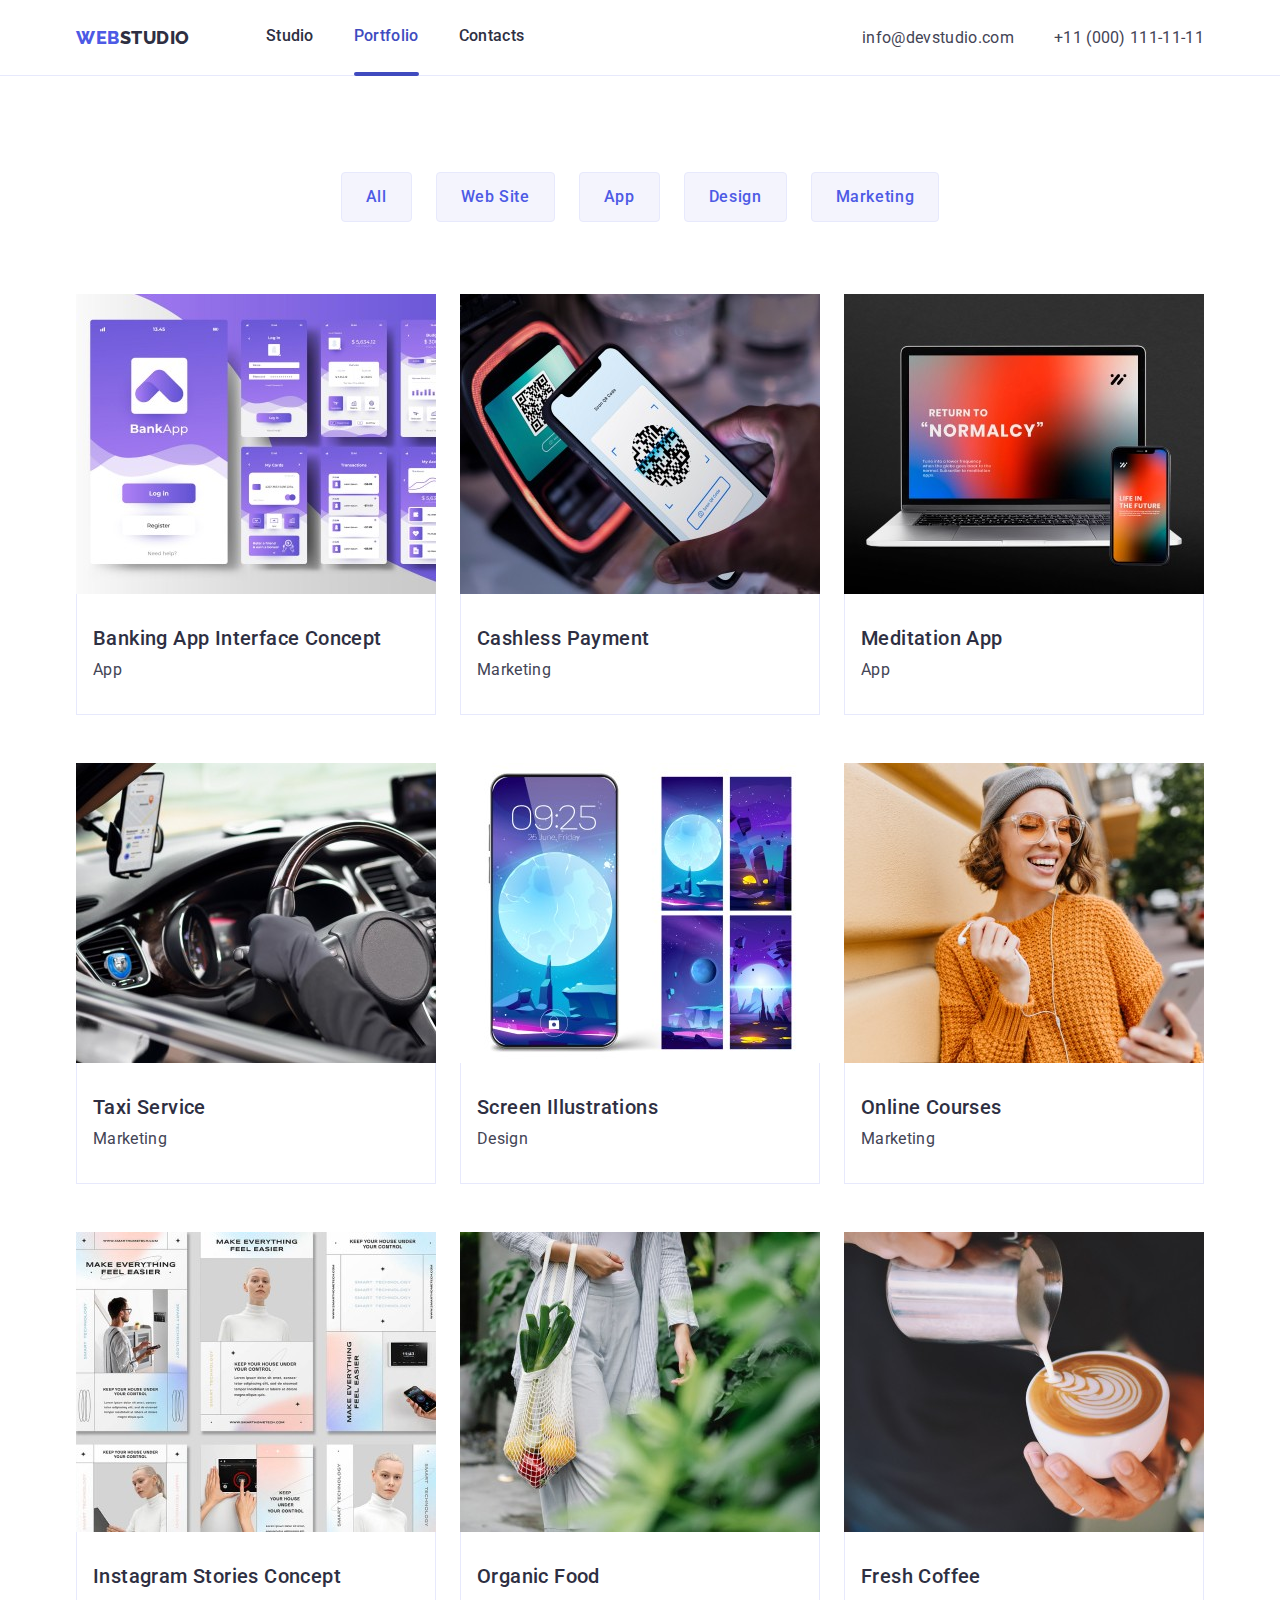
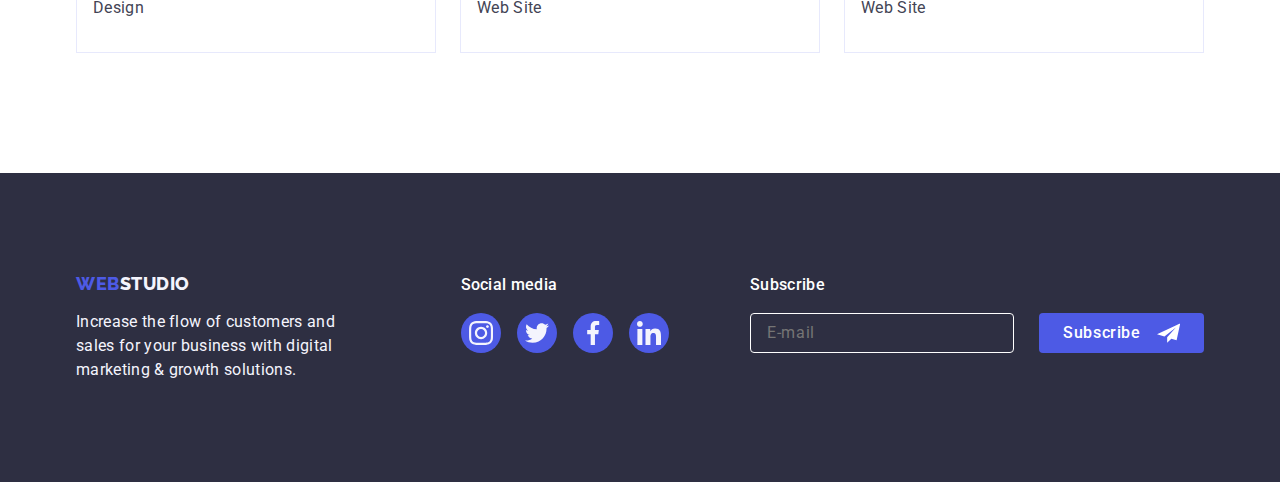
==== portfolio.html @ 35b9903c "init" ====
<!DOCTYPE html>

<html lang="en">
  <head>
    <meta charset="UTF-8" />
    <meta name="viewport" content="width=device-width, initial-scale=1.0" />
    <meta name="keywords" content="Web Studio" />

    <!-- Спочатку нормалізатор -->
    <link
      rel="stylesheet"
      href="https://cdn.jsdelivr.net/npm/modern-normalize@2.0.0/modern-normalize.min.css"
    />

    <!-- Google Fonts -->
    <link rel="preconnect" href="https://fonts.googleapis.com" />
    <link rel="preconnect" href="https://fonts.gstatic.com" crossorigin />
    <link
      href="https://fonts.googleapis.com/css2?family=Raleway:wght@800&family=Roboto:wght@400;500;700&display=swap"
      rel="stylesheet"
    />

    <link rel="shortcut icon" href="images/logo.svg" type="image/svg+xml" />
    <link rel="stylesheet" href="css/styles.css" />
    <title>Web Studio. Portfolio</title>
  </head>

  <body>
    <!--#region Header -->

    <header class="top-line">
      <div class="container">
        <nav>
          <a class="logo" href="index.html">
            WEB<span class="logo-studio-dark">STUDIO</span>
          </a>
          <ul>
            <li><a class="nav-link" href="index.html">Studio</a></li>
            <li>
              <a class="nav-link current" href="portfolio.html">Portfolio</a>
            </li>
            <li><a class="nav-link" href="#Contacts">Contacts</a></li>
          </ul>
        </nav>
        <address id="Contacts">
          <ul>
            <li>
              <a href="mailto:info@devstudio.com">info@devstudio.com</a>
            </li>
            <li>
              <a href="tel:+110001111111">+11 (000) 111-11-11</a>
            </li>
          </ul>
        </address>
      </div>
    </header>
    <!--#endregion Header-->

    <!--#region Main -->
    <main>
      <section class="section-portfolio">
        <div class="container">
          <h1 class="visually-hidden">Portfolio</h1>
          <ul class="filter">
            <li><button type="button">All</button></li>
            <li><button type="button">Web Site</button></li>
            <li><button type="button">App</button></li>
            <li><button type="button">Design</button></li>
            <li><button type="button">Marketing</button></li>
          </ul>
          <ul class="projects">
            <li class="project-item">
              <a class="project-lnk" href="portfolio.html">
                <div class="project-div-img">
                  <img
                    src="images/portfolio/project_card_01.jpg"
                    alt="Banking App Interface Concept"
                    width="360"
                    height="300"
                  />
                  <div class="project-overlay">
                    14 Stylish and User-Friendly App Design Concepts · Task
                    Manager App · Calorie Tracker App · Exotic Fruit Ecommerce
                    App · Cloud Storage App
                  </div>
                </div>
                <div class="project-item-text">
                  <h2>Banking App Interface Concept</h2>
                  <p>App</p>
                </div>
              </a>
            </li>
            <li class="project-item">
              <a class="project-lnk" href="portfolio.html">
                <div class="project-div-img">
                  <img
                    class="project-img"
                    src="images/portfolio/project_card_02.jpg"
                    alt="Cashless Payment"
                    width="360"
                    height="300"
                  />
                  <div class="project-overlay">
                    14 Stylish and User-Friendly App Design Concepts · Task
                    Manager App · Calorie Tracker App · Exotic Fruit Ecommerce
                    App · Cloud Storage App
                  </div>
                </div>
                <div class="project-item-text">
                  <h2>Cashless Payment</h2>
                  <p>Marketing</p>
                </div>
              </a>
            </li>
            <li class="project-item">
              <a class="project-lnk" href="portfolio.html">
                <div class="project-div-img">
                  <img
                    class="project-img"
                    src="images/portfolio/project_card_03.jpg"
                    alt="Meditation App"
                    width="360"
                    height="300"
                  />
                  <div class="project-overlay">
                    14 Stylish and User-Friendly App Design Concepts · Task
                    Manager App · Calorie Tracker App · Exotic Fruit Ecommerce
                    App · Cloud Storage App
                  </div>
                </div>
                <div class="project-item-text">
                  <h2>Meditation App</h2>
                  <p>App</p>
                </div>
              </a>
            </li>
            <li class="project-item">
              <a class="project-lnk" href="portfolio.html">
                <div class="project-div-img">
                  <img
                    class="project-img"
                    src="images/portfolio/project_card_04.jpg"
                    alt="Taxi Service"
                    width="360"
                    height="300"
                  />
                  <div class="project-overlay">
                    14 Stylish and User-Friendly App Design Concepts · Task
                    Manager App · Calorie Tracker App · Exotic Fruit Ecommerce
                    App · Cloud Storage App
                  </div>
                </div>
                <div class="project-item-text">
                  <h2>Taxi Service</h2>
                  <p>Marketing</p>
                </div>
              </a>
            </li>
            <li class="project-item">
              <a class="project-lnk" href="portfolio.html">
                <div class="project-div-img">
                  <img
                    class="project-img"
                    src="images/portfolio/project_card_05.jpg"
                    alt="Screen Illustrations"
                    width="360"
                    height="300"
                  />
                  <div class="project-overlay">
                    14 Stylish and User-Friendly App Design Concepts · Task
                    Manager App · Calorie Tracker App · Exotic Fruit Ecommerce
                    App · Cloud Storage App
                  </div>
                </div>
                <div class="project-item-text">
                  <h2>Screen Illustrations</h2>
                  <p>Design</p>
                </div>
              </a>
            </li>
            <li class="project-item">
              <a class="project-lnk" href="portfolio.html">
                <div class="project-div-img">
                  <img
                    class="project-img"
                    src="images/portfolio/project_card_06.jpg"
                    alt="Online Courses"
                    width="360"
                    height="300"
                  />
                  <div class="project-overlay">
                    14 Stylish and User-Friendly App Design Concepts · Task
                    Manager App · Calorie Tracker App · Exotic Fruit Ecommerce
                    App · Cloud Storage App
                  </div>
                </div>
                <div class="project-item-text">
                  <h2>Online Courses</h2>
                  <p>Marketing</p>
                </div>
              </a>
            </li>
            <li class="project-item">
              <a class="project-lnk" href="portfolio.html">
                <div class="project-div-img">
                  <img
                    class="project-img"
                    src="images/portfolio/project_card_07.jpg"
                    alt="Instagram Stories Concept"
                    width="360"
                    height="300"
                  />
                  <div class="project-overlay">
                    14 Stylish and User-Friendly App Design Concepts · Task
                    Manager App · Calorie Tracker App · Exotic Fruit Ecommerce
                    App · Cloud Storage App
                  </div>
                </div>
                <div class="project-item-text">
                  <h2>Instagram Stories Concept</h2>
                  <p>Design</p>
                </div>
              </a>
            </li>
            <li class="project-item">
              <a class="project-lnk" href="portfolio.html">
                <div class="project-div-img">
                  <img
                    class="project-img"
                    src="images/portfolio/project_card_08.jpg"
                    alt="Organic Food"
                    width="360"
                    height="300"
                  />
                  <div class="project-overlay">
                    14 Stylish and User-Friendly App Design Concepts · Task
                    Manager App · Calorie Tracker App · Exotic Fruit Ecommerce
                    App · Cloud Storage App
                  </div>
                </div>
                <div class="project-item-text">
                  <h2>Organic Food</h2>
                  <p>Web Site</p>
                </div>
              </a>
            </li>
            <li class="project-item">
              <a class="project-lnk" href="portfolio.html">
                <div class="project-div-img">
                  <img
                    class="project-img"
                    src="images/portfolio/project_card_09.jpg"
                    alt="Fresh Coffee"
                    width="360"
                    height="300"
                  />
                  <div class="project-overlay">
                    14 Stylish and User-Friendly App Design Concepts · Task
                    Manager App · Calorie Tracker App · Exotic Fruit Ecommerce
                    App · Cloud Storage App
                  </div>
                </div>
                <div class="project-item-text">
                  <h2>Fresh Coffee</h2>
                  <p>Web Site</p>
                </div>
              </a>
            </li>
          </ul>
        </div>
      </section>
    </main>
    <!--#endregion Main-->

    <!--#region Footer-->
    <footer class="footer">
      <div class="container">
        <div class="ftr-about">
          <a class="logo" href="index.html">
            WEB<span class="logo-studio-light">STUDIO</span>
          </a>
          <p class="footer-text">
            Increase the flow of customers and sales for your business with
            digital marketing & growth solutions.
          </p>
        </div>
        <div class="ftr-social">
          <p>Social media</p>
          <ul class="ftr-social-list">
            <li class="ftr-social-item">
              <a
                class="ftr-social-lnk"
                href="http://www.instagram.com"
                target="_blank"
              >
                <svg class="ftr-social-ico" width="24" height="24">
                  <use href="./images/icons.svg#icon-instagram"></use>
                </svg>
              </a>
            </li>
            <li class="ftr-social-item">
              <a
                class="ftr-social-lnk"
                href="http://twitter.com"
                target="_blank"
              >
                <svg class="ftr-social-ico" width="24" height="24">
                  <use href="./images/icons.svg#icon-twitter"></use>
                </svg>
              </a>
            </li>
            <li class="ftr-social-item">
              <a
                class="ftr-social-lnk"
                href="http://facebook.com"
                target="_blank"
              >
                <svg class="ftr-social-ico" width="24" height="24">
                  <use href="./images/icons.svg#icon-facebook"></use>
                </svg>
              </a>
            </li>
            <li class="ftr-social-item">
              <a
                class="ftr-social-lnk"
                href="http://linkedin.com"
                target="_blank"
              >
                <svg class="ftr-social-ico" width="24" height="24">
                  <use href="./images/icons.svg#icon-linkedin"></use>
                </svg>
              </a>
            </li>
          </ul>
        </div>
        <div class="ftr-subscribe">
          <p>Subscribe</p>
          <form class="ftr-subscribe-form">
            <input
              class="ftr-subscribe-input"
              type="email"
              name="email"
              placeholder="E-mail"
            />
            <button class="ftr-subscribe-btn" type="submit">
              Subscribe
              <svg class="ftr-subscribe-ico" width="24" height="24">
                <use href="./images/icons.svg#icon-send"></use>
              </svg>
            </button>
          </form>
        </div>
      </div>
    </footer>
    <!--#endregion Footer-->
  </body>
  <!--#endregion Body-->
</html>
---- css/styles.css ----
/*#region root */
:root {
  /* color */
  --iris: #4d5ae5;
  --ocean: #404bbf;
  --navy-blue: #2e2f42;
  --green: #31d0aa;
  --slate: #434455;
  --light-slate: #8e8f99;
  --cornflower: #e7e9fc;
  --cloud: #f4f4fd;
  --navy-blue-modal: rgba(46, 47, 66, 0.4);
  --grey: rgba(46, 47, 66, 0.7);
  --white: #fff;
  --dairy: #fcfcfc;
  /* font */
  --font-family: "Roboto", sans-serif;
  --second-family: "Raleway", sans-serif;
  /* transitions */
  --transition: 250ms cubic-bezier(0.4, 0, 0.2, 1);
}
/*#endregion root */
/*#region Visually hidden CSS pattern ------------------*/
.visually-hidden {
  position: absolute;
  width: 1px;
  height: 1px;
  margin: -1px;
  border: 0;
  padding: 0;
  white-space: nowrap;
  clip-path: inset(100%);
  clip: rect(0 0 0 0);
  overflow: hidden;
}
/*#endregion Visually hidden CSS pattern ------------------*/
/*#region Current ----------------------------*/

.current {
  color: var(--ocean);
}
.current::after {
  position: relative;
  bottom: -24px;
  content: "";
  display: block;
  height: 4px;
  width: 100%;
  background-color: var(--ocean);
  border-radius: 2px;
}
/*#endregion Current ----------------------------*/
/*#region Body --------------------------------------*/
body {
  font-family: var(--font-family);
  color: var(--navy-blue);
  background-color: var(--white);
}
.container {
  width: 1158px;
  margin: 0 auto;
  padding: 0 15px;
}
header {
  border-bottom: 1px solid var(--cornflower);
}
header .container {
  display: flex;
  justify-content: space-between;
  align-items: center;
  background-color: var(--white);
}
header .container ul {
  display: flex;
  gap: 40px;
}
nav {
  display: flex;
  align-items: center;
  font-weight: 500;
  line-height: 1.5;
  letter-spacing: 0.02em;
}
nav ul {
  margin-left: 76px;
}
.nav-link {
  display: inline-block;
  padding-top: 24px;
  padding-bottom: 23px;
}
address {
  font-style: normal;
  line-height: 1.5;
  letter-spacing: 0.02em;
  color: var(--slate);
}
h1,
h2,
h3,
h4,
h5,
h6,
p {
  margin: 0;
}
img {
  display: block;
  max-width: 100%;
  height: auto;
}
:focus {
  outline: 0;
}
h2 {
  margin: 0;
  font-family: var(--font-family);
  font-weight: 700;
  font-size: 36px;
  line-height: 1.11;
  letter-spacing: 0.02em;
  text-transform: capitalize;
  text-align: center;
  color: var(--navy-blue);
}
a {
  /* скидання дефолтного підкреслення для посилань */
  text-decoration: none;
  color: currentColor;
  /* color: inherit; */
  transition: color var(--transition);
}
a:hover,
a:focus {
  color: var(--iris);
}
ul {
  /* скидання маркерів у списках */
  list-style-type: none;
  margin: 0;
  padding: 0;
}
/*#endregion Body ---------------------------------*/
/*#region logo ------------------------------------ */
.logo {
  font-family: var(--second-family);
  font-weight: 800;
  font-size: 18px;
  line-height: 1.17;
  letter-spacing: 0.03em;
  text-transform: uppercase;
  color: var(--iris);
}
.logo-studio-dark {
  color: #2e2f42;
}
.logo-studio-light {
  color: #f4f4fd;
}
/*#endregion logo -------------------------------*/
/*#region hero -----------------------------*/
.hero {
  margin: 0 auto;
  padding: 188px 0;
  background: var(--navy-blue);
  color: var(--white);
  text-align: center;
  background-image: linear-gradient(
      rgba(46, 47, 66, 0.7),
      rgba(46, 47, 66, 0.7)
    ),
    url(../images/hero-bg.jpg);
  background-repeat: no-repeat;
  background-position: 50% 50%;
  background-size: cover;
  max-width: 1440px;
}
.hero h1 {
  margin: 0 auto 48px;
  width: 496px;
  font-weight: 700;
  font-size: 56px;
  line-height: 107%;
  letter-spacing: 0.02em;
}
.hero button {
  border: 0;
  border-radius: 4px;
  margin: 0 auto;
  padding: 16px 32px;
  width: 169px;
  height: 56px;
  letter-spacing: 0.04em;
  color: var(--white);
  box-shadow: 0 4px 4px 0 rgba(0, 0, 0, 0.15);
  background: var(--iris);
  transition: background-color var(--transition);
}
.hero button:hover,
.hero button:focus {
  color: var(--white);
  box-shadow: 0 2px 2px 0 rgba(0, 0, 0, 0.12), 0 2px 1px 0 rgba(0, 0, 0, 0.08),
    0 3px 1px 0 rgba(0, 0, 0, 0.1);
  background: var(--ocean);
  cursor: pointer;
}
/*#endregion hero -----------------------------*/
/*#region section-advantages -----------------------------*/
.section-advantages {
  padding-top: 120px;
  line-height: 150%;
  letter-spacing: 0.02em;
  font-size: 16px;
  color: var(--slate);
}
.section-advantages h3 {
  margin: 8px 0;
  font-weight: 500;
  font-size: 20px;
  line-height: 120%;
  letter-spacing: 0.02em;
}
.section-advantages ul {
  display: flex;
  flex-direction: row;
  gap: 24px;
  justify-content: space-between;
  flex-wrap: nowrap;
  justify-content: space-between;
  width: 100%;
}
.section-advantages ul li {
  flex-basis: calc(100% / 4 - 12px);
}
.advantages-img {
  padding: 24px 0;
  background: var(--cloud);
  border-radius: 4px;
  text-align: center;
}
.advantages-svg {
  width: 64px;
  height: 64px;
  margin: 0 auto;
}
/*#endregion section-advantages -----------------------------*/
/*#region what-we-doing ----------------------------------*/
.what-we-doing {
  padding: 120px 0;
}
.what-we-doing ul {
  margin-top: 72px;
  display: flex;
  gap: 24px;
  justify-content: center;
}
.what-we-doing ul li img {
  border: 1px solid var(--cornflower);
}
/*#endregion what-we-doing -------------------------------*/
/*#region team ----------------------------------*/
.our-team {
  padding: 120px 0;
  background-color: var(--cloud);
  text-align: center;
}
.our-team-h2 {
  margin-bottom: 72px;
}
.our-team-txt {
  padding: 32px 16px;
}
.team-name {
  font-weight: 500;
  font-size: 20px;
  line-height: 120%;
  letter-spacing: 0.02em;
}
.team-position {
  margin-top: 8px;
  line-height: 1.5;
  letter-spacing: 0.02em;
}
.team-list {
  display: flex;
  gap: 24px;
  flex-direction: row;
  flex-wrap: nowrap;
  justify-content: center;
}
.our-team-item {
  border-radius: 0 0 4px 4px;
  box-shadow: 0 2px 1px 0 rgba(46, 47, 66, 0.08),
    0 1px 1px 0 rgba(46, 47, 66, 0.16), 0 1px 6px 0 rgba(46, 47, 66, 0.08);
  background: var(--white);
}
.team-social-list {
  margin-top: 8px;
  display: flex;
  flex-direction: row;
  justify-content: space-between;
}
.team-social-item {
  display: flex;
  justify-content: center;
  align-items: center;
  width: 40px;
  height: 40px;
  border-radius: 50%;
  background-color: var(--iris);
  transition: background-color var(--transition);
}
.team-social-item:has(> .team-social-lnk:hover),
.team-social-item:has(> .team-social-lnk:focus) {
  background-color: var(--ocean);
}
.team-social-lnk {
  fill: var(--cloud);
  width: 16px;
  height: 16px;
}
/*#endregion team ----------------------------------*/
/*#region customers-------------------------------- */
.section-customers {
  padding: 120px 0;
}
.section-customers h2 {
  margin-bottom: 72px;
}
.customer-list {
  display: flex;
  gap: 24px;
  justify-content: center;
}
.customer-item {
  display: flex;
  justify-content: center;
  align-items: center;
  width: 168px;
  height: 88px;
  border: 1px solid var(--light-slate);
  border-radius: 4px;
  transition: border-color var(--transition), fill var(--transition);
}
.customer-lnk {
  fill: var(--light-slate);
  transition: fill var(--transition);
  /* color: var(--light-slate) */
}
.customer-item:hover,
.customer-item:focus,
.customer-item:hover .customer-lnk,
.customer-item:focus .customer-lnk {
  border-color: var(--ocean);
  fill: var(--ocean);
}
/*#endregion customers-------------------------------- */
/*#region footer ---------------------------------- */
.footer {
  padding: 100px 0;
  /* display: flex; */
  /* flex-direction: row; */
  /* justify-content: center; */
  /* align-items: start; */
  color: var(--cloud);
  background-color: var(--navy-blue);
}
.footer .container {
  display: flex;
  justify-content: space-between;
}
.footer-text {
  width: 264px;
  margin-top: 16px;
  letter-spacing: 0.02em;
  line-height: 1.5;
}
.ftr-social {
  margin-left: calc(120px - ((100% - 264px - 208px - 454px - 20px * 2) / 2));
}
.ftr-social p {
  font-weight: 500;
  line-height: 150%;
  letter-spacing: 0.02em;
  color: var(--white);
}
.ftr-social-list {
  margin-top: 16px;
  display: flex;
  flex-direction: row;
  gap: 16px;
}
.ftr-social-item {
  display: flex;
  justify-content: center;
  align-items: center;
  width: 40px;
  height: 40px;
  border-radius: 50%;
  background-color: var(--iris);
  transition: background-color var(--transition);
}
.ftr-social-item:has(> .ftr-social-lnk:hover),
.ftr-social-item:has(> .ftr-social-lnk:focus) {
  background-color: var(--green);
}
.ftr-social-lnk {
  width: 24px;
  height: 24px;
}
.ftr-social-ico {
  fill: var(--cloud);
}
/*#region footer subscribe */
.ftr-subscribe {
  justify-self: flex-end;
  font-weight: 500;
  line-height: 150%;
  letter-spacing: 0.02em;
  color: var(--white);
}
.ftr-subscribe-form {
  margin-top: 16px;
  display: flex;
  gap: 25px;
}
.ftr-subscribe-input {
  padding: 8px 16px;
  border: 1px solid var(--white);
  border-radius: 4px;
  width: 264px;
  height: 40px;
  color: var(--white);
  background-color: transparent;
  line-height: 200%;
  letter-spacing: 0.04em;
}
.ftr-subscribe-btn {
  display: flex;
  gap: 16px;
  border: none;
  border-radius: 4px;
  padding: 8px 24px;
  width: 165px;
  height: 40px;

  font-family: var(--font-family);
  font-weight: 500;
  font-size: 16px;
  line-height: 150%;
  letter-spacing: 0.04em;
  text-align: center;

  color: var(--white);
  fill: var(--white);

  background: var(--iris);
  transition: background-color var(--transition);
}
.ftr-subscribe-btn:hover,
.ftr-subscribe-btn:focus {
  background-color: var(--green);
  cursor: pointer;
}
/*#endregion footer subscribe */
/*#endregion footer --------------------------------- */
/*#region portfolio.html ---------------------------------- */
.section-portfolio {
  padding: 96px 0 120px 0;
}
.filter {
  display: flex;
  justify-content: center;
  gap: 24px;
}
.filter button {
  border: 1px solid var(--cornflower);
  border-radius: 4px;
  padding: 12px 24px;
  background-color: var(--cloud);
  font-weight: 500;
  line-height: 1.5;
  letter-spacing: 0.04em;
  text-align: center;
  color: var(--iris);
  transition: background-color var(--transition), color var(--transition),
    border-color var(--transition);
}
.filter button:focus,
.filter button:hover {
  border: 1px solid var(--ocean);
  outline: 0;
  color: var(--white);
  box-shadow: 0 2px 2px 0 rgba(0, 0, 0, 0.12), 0 2px 1px 0 rgba(0, 0, 0, 0.08),
    0 3px 1px 0 rgba(0, 0, 0, 0.1);
  background: var(--ocean);
  cursor: pointer;
}
.section-portfolio .projects {
  margin-top: 72px;
  display: flex;
  justify-content: space-between;
  flex-wrap: wrap;
  gap: 48px 24px;
}
.project-item {
  box-shadow: none;
  transition: box-shadow var(--transition);
}
.project-item:has(> .project-lnk:hover),
.project-item:has(> .project-lnk:focus) {
  box-shadow: 0 2px 1px 0 rgba(46, 47, 66, 0.08),
    0 1px 1px 0 rgba(46, 47, 66, 0.16), 0 1px 6px 0 rgba(46, 47, 66, 0.08);
}
.project-div-img {
  position: relative;
  overflow: hidden;
}
.project-overlay {
  padding: 40px 32px;
  line-height: 150%;
  letter-spacing: 0.02em;
  color: var(--cloud);
  background: var(--iris);
  position: absolute;
  top: 0;
  left: 0;
  width: 100%;
  height: 100%;
  transform: translateY(100%);
  transition: transform 250ms ease-in-out;
}
.project-item:has(> .project-lnk:hover) .project-overlay,
.project-item:has(> .project-lnk:focus) .project-overlay {
  transform: translateY(0);
}
.section-portfolio .projects h2 {
  font-weight: 500;
  font-size: 20px;
  line-height: 120%;
  text-align: left;
}
.section-portfolio .projects p {
  margin-top: 8px;
  line-height: 1.5;
  letter-spacing: 0.02em;
  color: var(--slate);
}
.section-portfolio .projects li {
  flex-basis: calc((100% - 24px * 2) / 3);
}
.project-item-text {
  padding: 32px 16px;
  border: 1px solid var(--cornflower);
  border-top-width: 0;
}
/*#endregion portfolio.html --------------------------------- */
/*#region modal */
.backdrop {
  position: fixed;
  inset: 0;
  background-color: var(--navy-blue-modal);
  opacity: 1;
  visibility: visible;
  transition: var(--transition);
  transition-property: opacity, visibility;
}
.backdrop.is-hidden {
  opacity: 0;
  visibility: hidden;
  pointer-events: none;
}
.modal {
  position: absolute;
  top: 50%;
  left: 50%;
  transform: translate(-50%, -50%);
  width: 408px;
  /* height: 584px; */
  padding: 72px 24px 24px 24px;
  background-color: var(--dairy);
  box-shadow: 0px 1px 1px rgba(0, 0, 0, 0.14), 0px 1px 3px rgba(0, 0, 0, 0.12),
    0px 2px 1px rgba(0, 0, 0, 0.2);
  border-radius: 4px;
}
/* .modal input[type="checkbox"] {
  -webkit-appearance: none;
  appearance: none;
  background-color: transparent;
  margin: 0;
  border-radius: 2px;
  border: 1px solid var(--navy-blue-modal);
} */
/* .modal input[type="checkbox"]::before {
  content: "";
  display: block;
  width: 16px;
  height: 16px;
  border: 1px solid var(--navy-blue-modal);
  border-radius: 2px;

  clip-path: polygon(14% 44%, 0 65%, 50% 100%, 100% 16%, 80% 0%, 43% 62%);
} */
.modal-close-btn {
  position: absolute;
  top: 24px;
  right: 24px;
  display: flex;
  justify-content: center;
  align-items: center;
  width: 24px;
  height: 24px;
  padding: 0;
  background-color: var(--cornflower);
  border: 1px solid rgba(0, 0, 0, 0.1);
  border-radius: 50%;
  cursor: pointer;
  /* transition: background-color var(--transition), border var(--transition); */
  transition: var(--transition);
  transition-property: background-color, border, fill;
}
.modal-close-btn:hover,
.modal-close-btn:focus {
  background-color: var(--ocean);
  border: transparent;
  fill: var(--white);
}
.modal-title {
  margin-bottom: 16px;
  font-weight: 500;
  line-height: 150%;
  letter-spacing: 0.02em;
  text-align: center;
}
.modal-form {
  display: flex;
  flex-direction: column;
}
.modal-inputs {
  display: flex;
  flex-direction: column;
  gap: 8px;
}
.modal-label {
  display: flex;
  flex-direction: column;
  /* position: relative; */
}
.modal-privacy-label {
  margin-top: 16px;
  display: flex;
  /* gap: 8px; */
}
.modal-privacy-checkbox {
  position: relative;
  left: 9px;
  top: 17px;
}
.modal-privacy-label:has(input:checked) .modal-privacy-checkbox-custom {
  border-color: transparent;
  background-color: var(--ocean);
}
.modal-privacy-label:has(input:checked) .modal-privacy-checkmark {
  opacity: 1;
}
.modal-privacy-checkbox-custom {
  display: inline-flex;
  justify-content: center;
  align-items: center;
  width: 16px;
  height: 16px;
  border: 1px solid var(--navy-blue-modal);
  border-radius: 2px;
  transition: var(--transition);
  transition-property: border-color, background-color;
}
.modal-privacy-checkmark {
  opacity: 0;
  transition: var(--transition);
  transition-property: opacity;
}
.modal-privacy-label-text {
  display: flex;
  /* justify-content: center; */
  align-items: center;
  gap: 8px;
}

.modal-label-span {
  position: relative;
}
.modal-label-text,
.modal-privacy-label-text {
  margin-bottom: 4px;
  font-size: 12px;
  line-height: 117%;
  letter-spacing: 0.04em;
  color: var(--light-slate);
}
.modal-privacy-label-text {
  margin: 0;
}
.modal-privacy-policy-link {
  line-height: 133%;
  text-decoration: underline;
  text-decoration-skip-ink: none;
  color: var(--iris);
}
.modal-input {
  padding: 11px 38px;
  border: 1px solid var(--navy-blue-modal);
  border-radius: 4px;
  width: 360px;
  height: 40px;
  font-size: 12px;
  transition: var(--transition);
  transition-property: border-color;
}
.modal-input:focus {
  border: 1px solid var(--iris);
  border-radius: 4px;
}
.modal-input-textarea {
  padding: 8px 16px;
  height: 120px;
  resize: none;
}
.modal-input-ico {
  position: absolute;
  top: 50%;
  transform: translateY(-50%);
  left: 16px;
  transition: fill var(--transition);
}
.modal-label:has(.modal-input:focus) .modal-input-ico {
  fill: var(--iris);
  transition: fill var(--transition);
}
.modal-btn {
  margin: 24px auto 0;
  border: none;
  border-radius: 4px;
  padding: 16px 32px;
  width: 169px;
  height: 56px;
  box-shadow: 0 4px 4px 0 rgba(0, 0, 0, 0.15);
  font-weight: 500;
  line-height: 150%;
  letter-spacing: 0.04em;
  color: var(--white);
  background: var(--iris);
  transition: var(--transition);
  transition-property: color, box-shadow, background;
}
.modal-btn:hover,
.modal-btn:focus {
  color: var(--white);
  box-shadow: 0 2px 2px 0 rgba(0, 0, 0, 0.12), 0 2px 1px 0 rgba(0, 0, 0, 0.08),
    0 3px 1px 0 rgba(0, 0, 0, 0.1);
  background: var(--ocean);
  cursor: pointer;
}
/*#endregion modal */
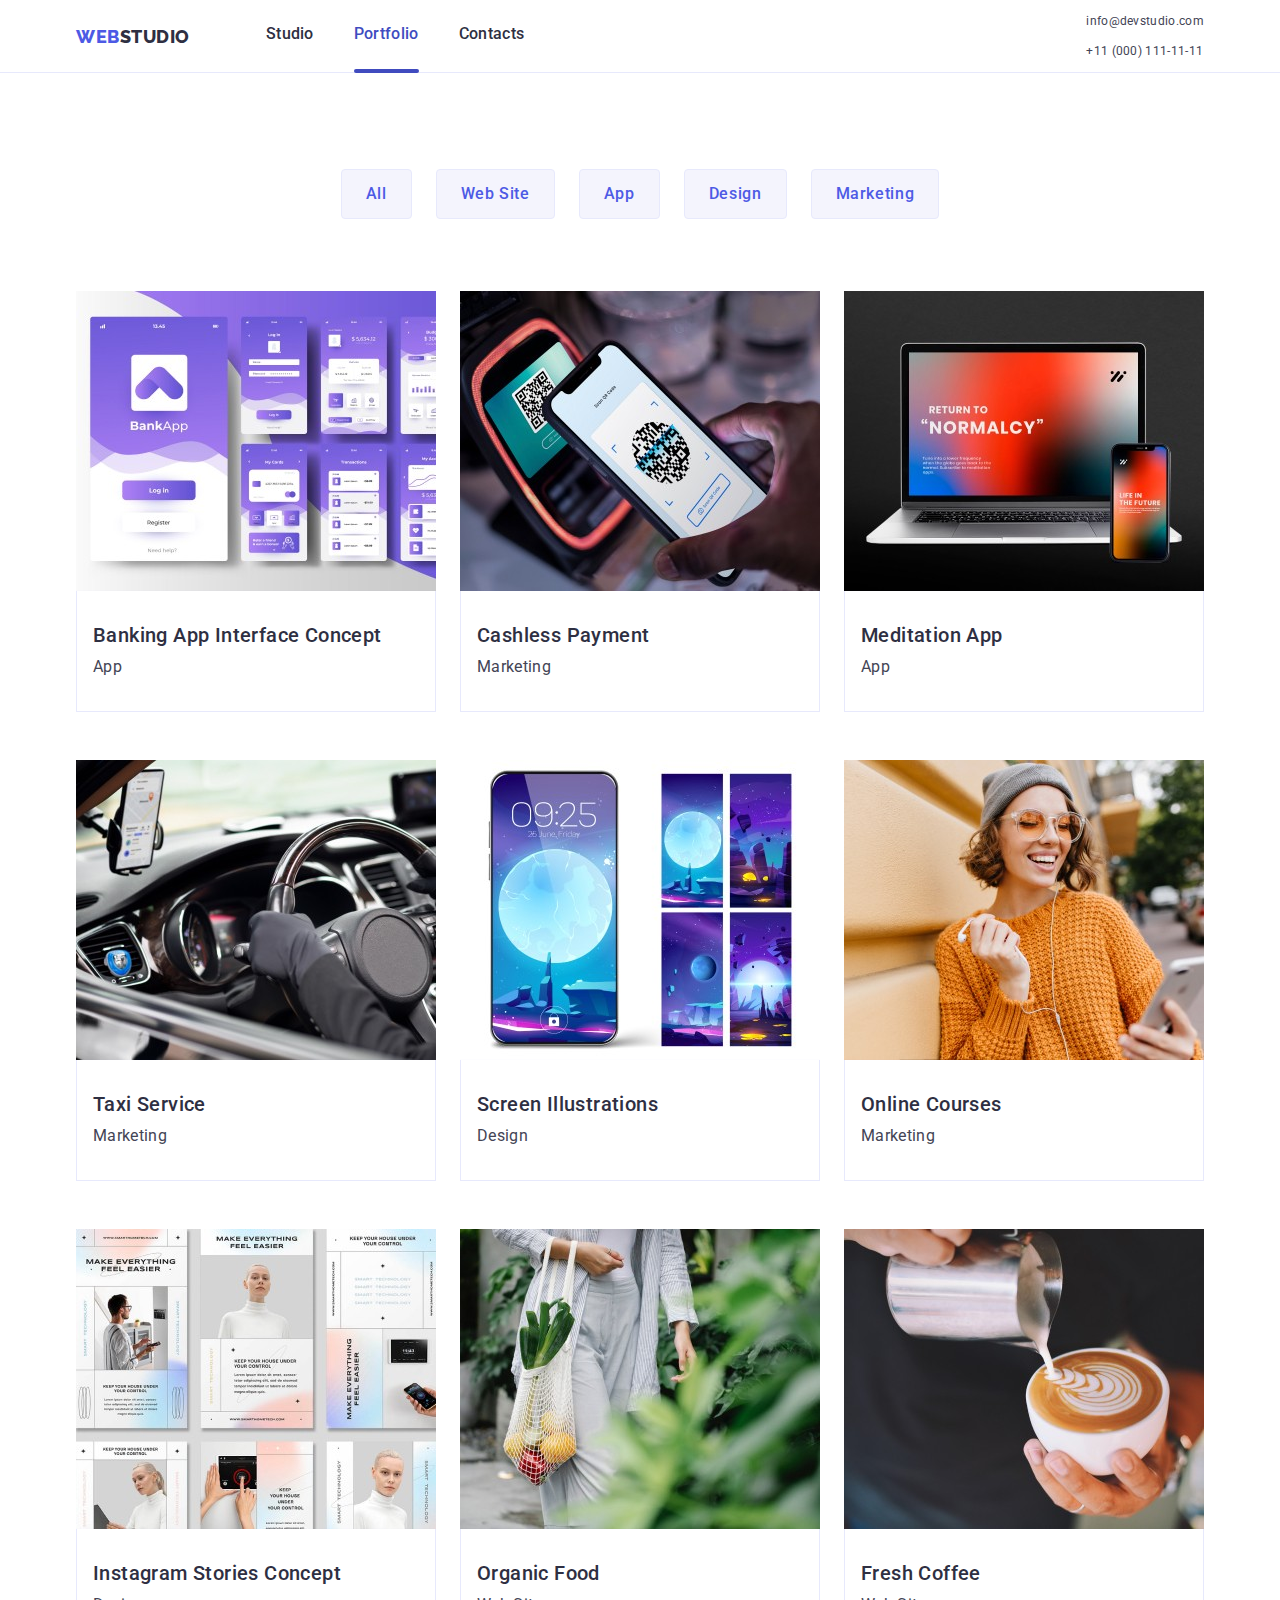
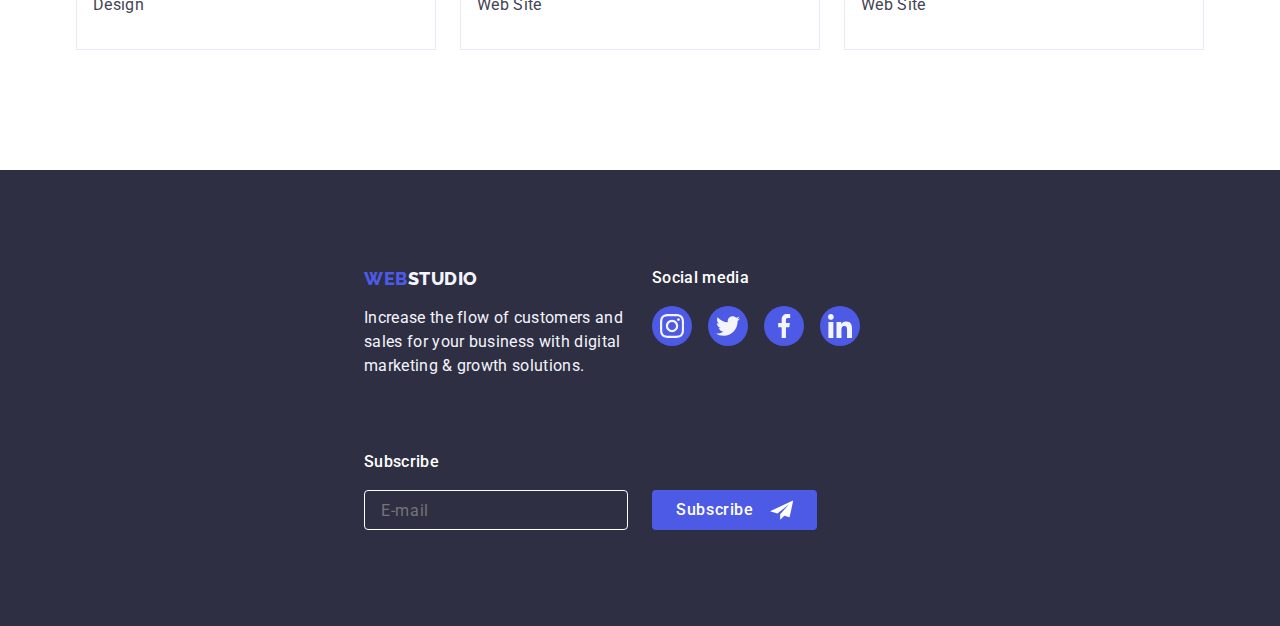
==== commit 0ea80d76: "header rosponsive" ====
--- a/portfolio.html
+++ b/portfolio.html
@@ -27,14 +27,13 @@
 
   <body>
     <!--#region Header -->
-
     <header class="top-line">
       <div class="container">
         <nav>
           <a class="logo" href="index.html">
             WEB<span class="logo-studio-dark">STUDIO</span>
           </a>
-          <ul>
+          <ul class="nav-list">
             <li><a class="nav-link" href="index.html">Studio</a></li>
             <li>
               <a class="nav-link current" href="portfolio.html">Portfolio</a>
@@ -42,8 +41,8 @@
             <li><a class="nav-link" href="#Contacts">Contacts</a></li>
           </ul>
         </nav>
-        <address id="Contacts">
-          <ul>
+        <address class="address" id="Contacts">
+          <ul class="address-list">
             <li>
               <a href="mailto:info@devstudio.com">info@devstudio.com</a>
             </li>
--- a/css/styles.css
+++ b/css/styles.css
@@ -34,6 +34,11 @@
   overflow: hidden;
 }
 /*#endregion Visually hidden CSS pattern ------------------*/
+/*#region class hide */
+.hide {
+  display: none;
+}
+/*#endregion class hide */
 /*#region Current ----------------------------*/
 
 .current {
@@ -41,7 +46,7 @@
 }
 .current::after {
   position: relative;
-  bottom: -24px;
+  bottom: -23px;
   content: "";
   display: block;
   height: 4px;
@@ -57,7 +62,9 @@
   background-color: var(--white);
 }
 .container {
-  width: 1158px;
+  width: auto;
+  min-width: 320px;
+  max-width: 1158px;
   margin: 0 auto;
   padding: 0 15px;
 }
@@ -70,10 +77,6 @@
   align-items: center;
   background-color: var(--white);
 }
-header .container ul {
-  display: flex;
-  gap: 40px;
-}
 nav {
   display: flex;
   align-items: center;
@@ -81,19 +84,43 @@
   line-height: 1.5;
   letter-spacing: 0.02em;
 }
-nav ul {
+nav .logo {
+  margin: 24px 0;
+}
+.nav-list {
   margin-left: 76px;
+  display: flex;
+  gap: 40px;
 }
 .nav-link {
   display: inline-block;
-  padding-top: 24px;
-  padding-bottom: 23px;
-}
-address {
+  padding-top: 22px;
+  padding-bottom: 22px;
+}
+.address {
   font-style: normal;
   line-height: 1.5;
   letter-spacing: 0.02em;
   color: var(--slate);
+}
+.address-list {
+  display: flex;
+  flex-direction: column;
+  column-gap: 40px;
+  row-gap: 12px;
+  font-size: 12px;
+}
+@media screen and (max-width: 767px) {
+  .nav-list,
+  .address-list {
+    display: none;
+  }
+}
+@media screen and (min-width: 1440px) {
+  .address-list {
+    flex-direction: row;
+    font-size: unset;
+  }
 }
 h1,
 h2,
@@ -143,6 +170,7 @@
 /*#endregion Body ---------------------------------*/
 /*#region logo ------------------------------------ */
 .logo {
+  padding: 1.5px 0;
   font-family: var(--second-family);
   font-weight: 800;
   font-size: 18px;
@@ -161,7 +189,7 @@
 /*#region hero -----------------------------*/
 .hero {
   margin: 0 auto;
-  padding: 188px 0;
+  padding: 112px 0;
   background: var(--navy-blue);
   color: var(--white);
   text-align: center;
@@ -175,13 +203,25 @@
   background-size: cover;
   max-width: 1440px;
 }
+@media screen and (min-width: 1440px) {
+  .hero {
+    padding: 188px 0;
+  }
+}
 .hero h1 {
   margin: 0 auto 48px;
-  width: 496px;
+  width: 320px;
   font-weight: 700;
-  font-size: 56px;
-  line-height: 107%;
-  letter-spacing: 0.02em;
+  font-size: 36px;
+  line-height: 111%;
+  letter-spacing: 0.02em;
+}
+@media screen and (min-width: 768px) {
+  .hero h1 {
+    width: 496px;
+    font-size: 56px;
+    line-height: 107%;
+  }
 }
 .hero button {
   border: 0;
@@ -207,30 +247,75 @@
 /*#endregion hero -----------------------------*/
 /*#region section-advantages -----------------------------*/
 .section-advantages {
-  padding-top: 120px;
+  --items: 1;
+  --pad-h: 0px;
+  --pad-v: 96px;
+  /* padding-top: 120px; */
+  padding: var(--pad-v) var(--pad-h);
   line-height: 150%;
   letter-spacing: 0.02em;
-  font-size: 16px;
+  /* font-size: 16px; */
   color: var(--slate);
-}
-.section-advantages h3 {
-  margin: 8px 0;
-  font-weight: 500;
-  font-size: 20px;
-  line-height: 120%;
-  letter-spacing: 0.02em;
-}
-.section-advantages ul {
-  display: flex;
-  flex-direction: row;
-  gap: 24px;
+  min-width: fit-content;
+}
+@media screen and (min-width: 768px) {
+  .section-advantages {
+    --items: 2;
+  }
+}
+@media screen and (min-width: 1440px) {
+  .section-advantages {
+    --items: 4;
+    --pad-h: 140px;
+    --pad-v: 120px;
+  }
+}
+.advantages-list {
+  display: flex;
+  /* flex-direction: row; */
+  flex-direction: column;
+  column-gap: 24px;
+  row-gap: 72px;
   justify-content: space-between;
   flex-wrap: nowrap;
   justify-content: space-between;
   width: 100%;
 }
-.section-advantages ul li {
-  flex-basis: calc(100% / 4 - 12px);
+@media screen and (min-width: 768px) {
+  .advantages-list {
+    flex-direction: row;
+    flex-wrap: wrap;
+    justify-content: space-between;
+  }
+}
+.advantages-list-item {
+  flex-basis: calc(
+    100% / var(--items) - 24px * (var(--items) - 1) / var(--items)
+  );
+}
+.advantages-header {
+  margin: 0 0 8px 0;
+  /* font-size: 20px; */
+  font-size: 36px;
+  /* font-weight: 500; */
+  font-weight: 700;
+  line-height: 111%;
+  letter-spacing: 0.02em;
+  text-align: center;
+  color: var(--navy-blue);
+}
+@media screen and (min-width: 768px) {
+  .advantages-header {
+    text-align: start;
+  }
+}
+@media screen and (min-width: 1440px) {
+  .advantages-header {
+    margin: 8px 0;
+    font-weight: 500;
+    font-size: 20px;
+    line-height: 120%;
+  }
 }
 .advantages-img {
   padding: 24px 0;
@@ -238,6 +323,12 @@
   border-radius: 4px;
   text-align: center;
 }
+@media screen and (max-width: 1439px) {
+  .advantages-img {
+    display: none;
+  }
+}
+
 .advantages-svg {
   width: 64px;
   height: 64px;
@@ -260,9 +351,10 @@
 /*#endregion what-we-doing -------------------------------*/
 /*#region team ----------------------------------*/
 .our-team {
-  padding: 120px 0;
+  padding: 96px 0;
   background-color: var(--cloud);
   text-align: center;
+  min-width: fit-content;
 }
 .our-team-h2 {
   margin-bottom: 72px;
@@ -282,13 +374,33 @@
   letter-spacing: 0.02em;
 }
 .team-list {
-  display: flex;
-  gap: 24px;
+  --row-items: 1;
+  --pad-h: calc(
+    (100% - 264px * var(--row-items) - 24px * (var(--row-items) - 1)) / 2
+  );
+  padding: 0 var(--pad-h);
+  display: flex;
   flex-direction: row;
-  flex-wrap: nowrap;
+  flex-wrap: wrap;
   justify-content: center;
+  column-gap: 24px;
+  /* column-gap: calc(100% / var(--row-items) - 24px * (var(--row-items) - 1) / var(--row-items)); */
+  row-gap: 72px;
+  /* flex-direction: row; */
+  /* flex-wrap: nowrap; */
+}
+@media screen and (min-width: 768px) {
+  .team-list {
+    --row-items: 2;
+  }
+}
+@media screen and (min-width: 1440px) {
+  .team-list {
+    --row-items: 4;
+  }
 }
 .our-team-item {
+  flex-basis: 264px;
   border-radius: 0 0 4px 4px;
   box-shadow: 0 2px 1px 0 rgba(46, 47, 66, 0.08),
     0 1px 1px 0 rgba(46, 47, 66, 0.16), 0 1px 6px 0 rgba(46, 47, 66, 0.08);
@@ -322,21 +434,43 @@
 /*#endregion team ----------------------------------*/
 /*#region customers-------------------------------- */
 .section-customers {
-  padding: 120px 0;
+  --row-items: 2;
+  --itm-width: calc((100% - 16px * (var(--row-items) - 1)) / var(--row-items));
+  padding: 96px 0;
+  min-width: fit-content;
+}
+@media screen and (min-width: 768px) {
+  .section-customers {
+    --row-items: 3;
+  }
+}
+@media screen and (min-width: 1440px) {
+  .section-customers {
+    --row-items: 6;
+  }
 }
 .section-customers h2 {
   margin-bottom: 72px;
 }
 .customer-list {
-  display: flex;
-  gap: 24px;
+  margin: 0 auto;
+  display: flex;
+  flex-wrap: wrap;
   justify-content: center;
+  column-gap: 16px;
+  row-gap: 72px;
+}
+@media screen and (min-width: 768px) and (max-width: 1439px) {
+  .customer-list {
+    width: 552px;
+  }
 }
 .customer-item {
+  flex-grow: 1;
   display: flex;
   justify-content: center;
   align-items: center;
-  width: 168px;
+  flex-basis: var(--itm-width);
   height: 88px;
   border: 1px solid var(--light-slate);
   border-radius: 4px;
@@ -357,26 +491,65 @@
 /*#endregion customers-------------------------------- */
 /*#region footer ---------------------------------- */
 .footer {
-  padding: 100px 0;
-  /* display: flex; */
-  /* flex-direction: row; */
-  /* justify-content: center; */
-  /* align-items: start; */
+  padding: 96px 0;
   color: var(--cloud);
   background-color: var(--navy-blue);
 }
 .footer .container {
   display: flex;
-  justify-content: space-between;
+  flex-direction: column;
+  flex-wrap: wrap;
+  /* justify-content: center; */
+  align-items: center;
+  row-gap: 72px;
+  column-gap: 24px;
+  /* justify-content: space-between; */
+}
+@media screen and (min-width: 768px) {
+  .footer .container {
+    flex-direction: row;
+    align-items: flex-start;
+    width: calc(552px + 15px * 2);
+  }
+}
+@media screen and (min-width: 1440px) {
+  .footer .container {
+    justify-content: space-between;
+    width: 100%;
+  }
+}
+.ftr-about {
+  display: flex;
+  flex-direction: column;
+  align-items: center;
+  column-gap: 24px;
+  row-gap: 16px;
+  width: 264px;
+}
+@media screen and (min-width: 768px) {
+  .ftr-about {
+    align-items: flex-start;
+  }
 }
 .footer-text {
-  width: 264px;
-  margin-top: 16px;
+  /* margin-top: 16px; */
   letter-spacing: 0.02em;
   line-height: 1.5;
 }
 .ftr-social {
-  margin-left: calc(120px - ((100% - 264px - 208px - 454px - 20px * 2) / 2));
+  /* margin-left: calc(120px - ((100% - 264px - 208px - 454px - 20px * 2) / 2)); */
+  text-align: center;
+}
+@media screen and (min-width: 768px) {
+  .ftr-social {
+    text-align: start;
+  }
+}
+@media screen and (min-width: 1440px) {
+  .ftr-social {
+    margin-left: 41px;
+    margin-left: 80px;
+  }
 }
 .ftr-social p {
   font-weight: 500;
@@ -413,18 +586,39 @@
 }
 /*#region footer subscribe */
 .ftr-subscribe {
-  justify-self: flex-end;
   font-weight: 500;
   line-height: 150%;
   letter-spacing: 0.02em;
   color: var(--white);
+  text-align: center;
+}
+@media screen and (max-width: 767px) {
+  .ftr-subscribe {
+    width: 100%;
+  }
+}
+@media screen and (min-width: 768px) {
+  .ftr-subscribe {
+    text-align: start;
+  }
 }
 .ftr-subscribe-form {
   margin-top: 16px;
   display: flex;
-  gap: 25px;
+  flex-wrap: wrap;
+  justify-content: center;
+  column-gap: 24px;
+  row-gap: 16px;
+}
+@media screen and (min-width: 768px) {
+  .ftr-subscribe-form {
+    flex-wrap: nowrap;
+    justify-content: start;
+  }
 }
 .ftr-subscribe-input {
+  flex-grow: 1;
+  flex-shrink: 0;
   padding: 8px 16px;
   border: 1px solid var(--white);
   border-radius: 4px;
@@ -434,6 +628,11 @@
   background-color: transparent;
   line-height: 200%;
   letter-spacing: 0.04em;
+}
+@media screen and (max-width: 767px) {
+  .ftr-subscribe-input {
+    flex-basis: 100%;
+  }
 }
 .ftr-subscribe-btn {
   display: flex;
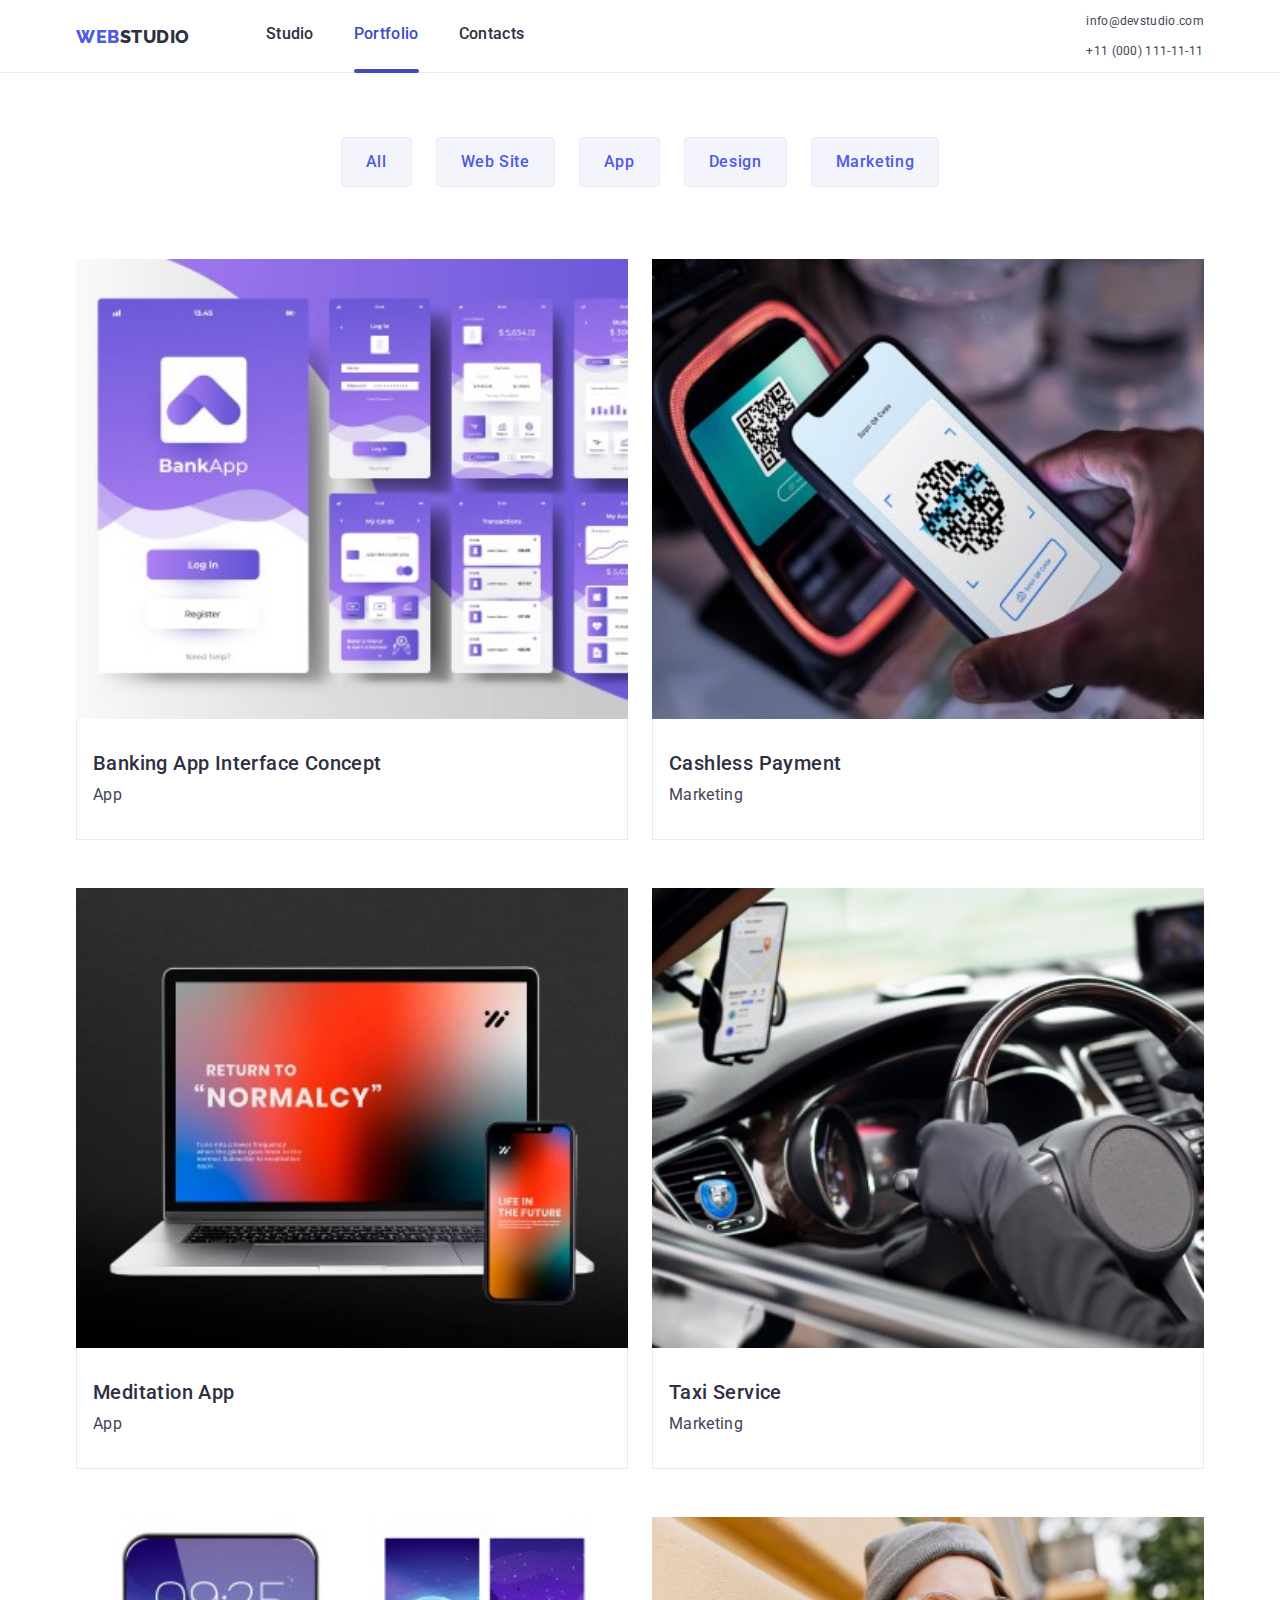
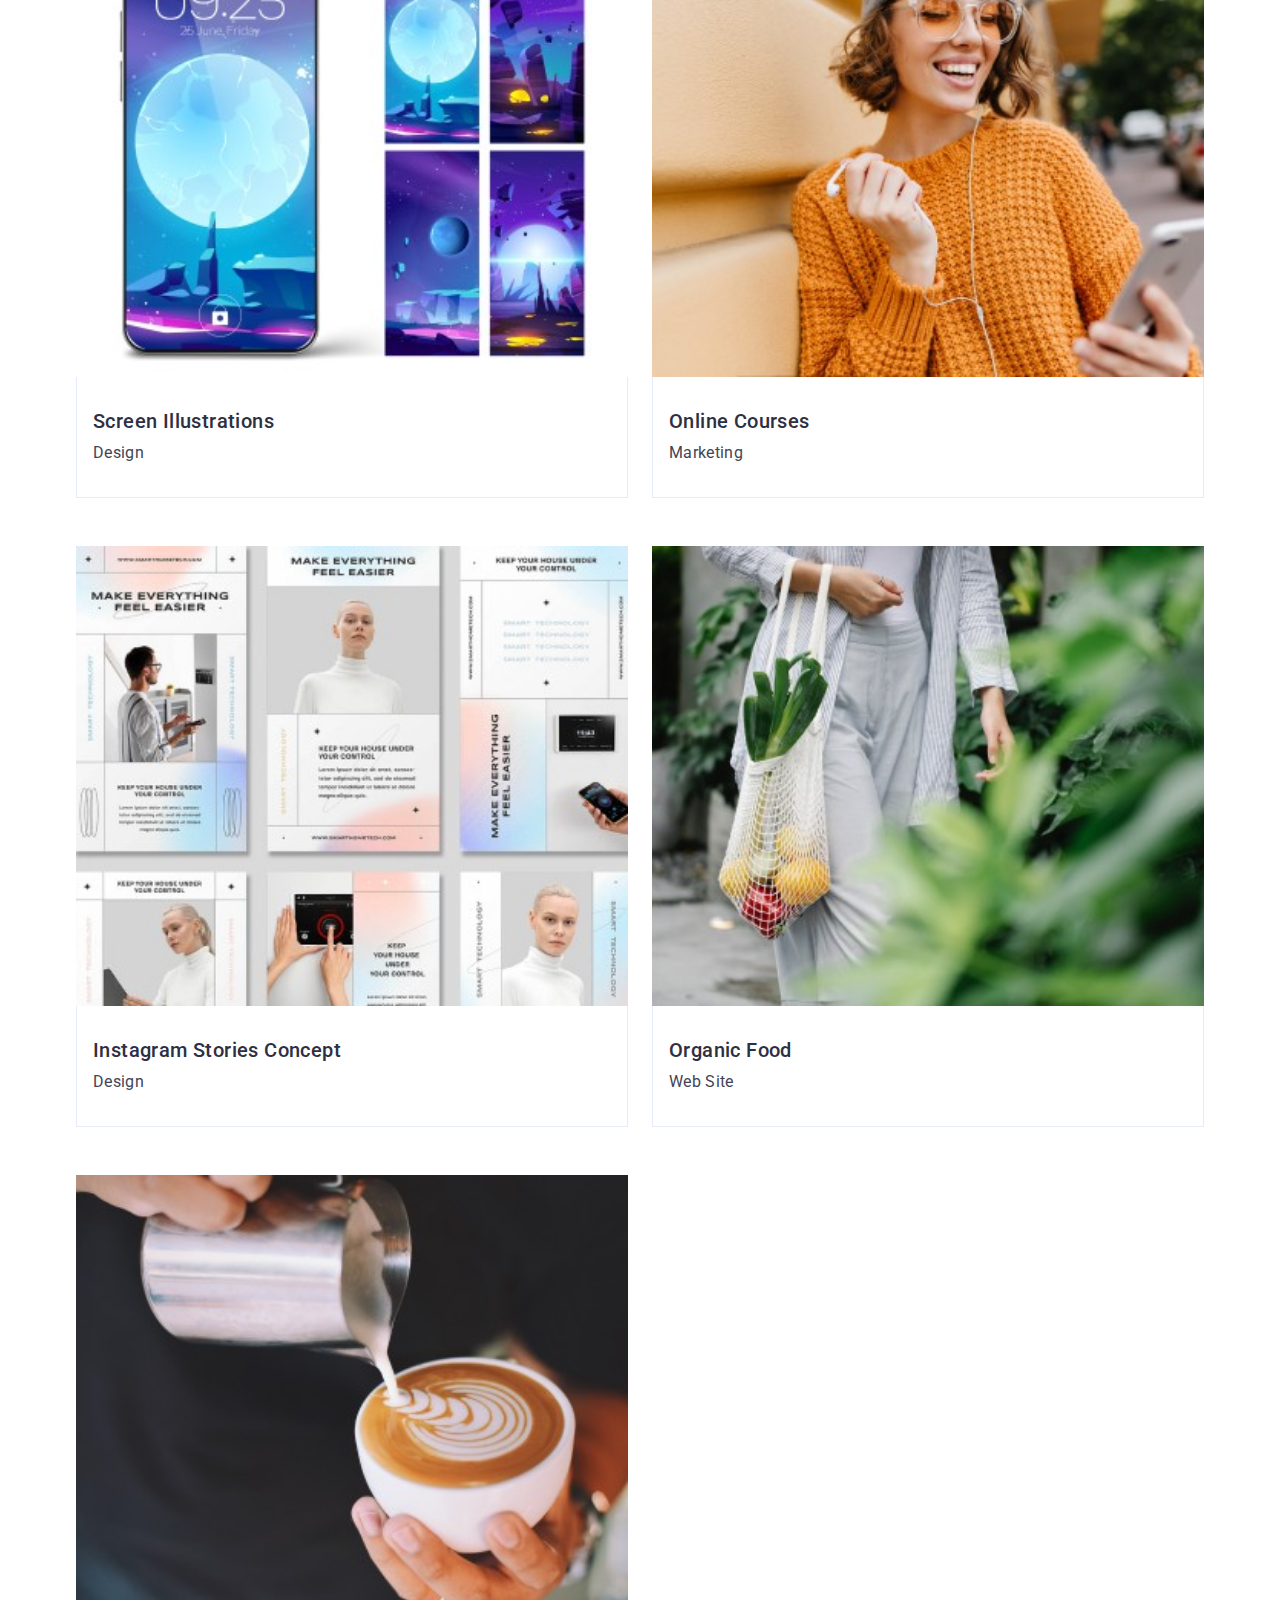
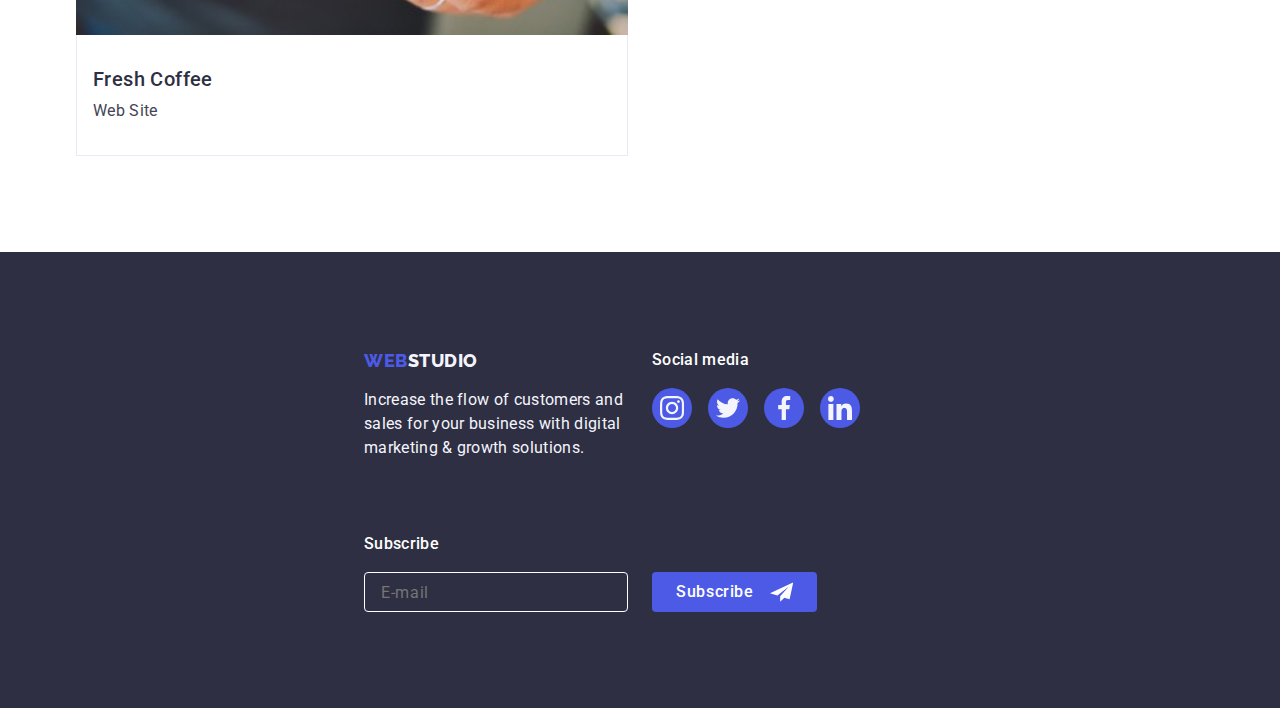
==== commit c7374697: "mobile menu" ====
--- a/portfolio.html
+++ b/portfolio.html
@@ -51,6 +51,11 @@
             </li>
           </ul>
         </address>
+        <button class="menu-toggle js-open-menu" aria-expanded="false">
+          <svg class="menu-toggle-icon" width="32" height="22">
+            <use href="./images/icons.svg#icon-menu"></use>
+          </svg>
+        </button>
       </div>
     </header>
     <!--#endregion Header-->
@@ -352,6 +357,82 @@
       </div>
     </footer>
     <!--#endregion Footer-->
+    <!--#region mobile-menu -->
+    <div class="menu-container js-menu-container" id="mobile-menu">
+      <button class="menu-toggle js-close-menu">
+        <svg class="modal-btn-ico" width="8" height="8">
+          <use href="./images/icons.svg#icon-close"></use>
+        </svg>
+      </button>
+
+      <ul class="mobile-menu">
+        <li><a href="index.html" class="link">Studio</a></li>
+        <li><a href="portfolio.html" class="link">Portfolio</a></li>
+        <li><a href="#Contacts" class="link">Contacts</a></li>
+      </ul>
+      <address class="mobile-addres" id="Contacts">
+        <ul class="mobile-address-list">
+          <li>
+            <a class="mobile-phone" href="tel:+110001111111"
+              >+11 (000) 111-11-11</a
+            >
+          </li>
+          <li>
+            <a class="mobile-mail" href="mailto:info@devstudio.com"
+              >info@devstudio.com</a
+            >
+          </li>
+        </ul>
+      </address>
+      <div class="mob-menu-social">
+        <ul class="mob-menu-social-list">
+          <li class="ftr-social-item">
+            <a
+              class="ftr-social-lnk"
+              href="http://www.instagram.com"
+              target="_blank"
+            >
+              <svg class="ftr-social-ico" width="24" height="24">
+                <use href="./images/icons.svg#icon-instagram"></use>
+              </svg>
+            </a>
+          </li>
+          <li class="ftr-social-item">
+            <a class="ftr-social-lnk" href="http://twitter.com" target="_blank">
+              <svg class="ftr-social-ico" width="24" height="24">
+                <use href="./images/icons.svg#icon-twitter"></use>
+              </svg>
+            </a>
+          </li>
+          <li class="ftr-social-item">
+            <a
+              class="ftr-social-lnk"
+              href="http://facebook.com"
+              target="_blank"
+            >
+              <svg class="ftr-social-ico" width="24" height="24">
+                <use href="./images/icons.svg#icon-facebook"></use>
+              </svg>
+            </a>
+          </li>
+          <li class="ftr-social-item">
+            <a
+              class="ftr-social-lnk"
+              href="http://linkedin.com"
+              target="_blank"
+            >
+              <svg class="ftr-social-ico" width="24" height="24">
+                <use href="./images/icons.svg#icon-linkedin"></use>
+              </svg>
+            </a>
+          </li>
+        </ul>
+      </div>
+    </div>
+    <!--#endregion mobile-menu -->
+    <!--#region script mobile menu -->
+    <script defer src="js/mobile-menu.js"></script>
+    <!--#endregion script mobile menu -->
   </body>
   <!--#endregion Body-->
 </html>
--- a/css/styles.css
+++ b/css/styles.css
@@ -122,6 +122,25 @@
     font-size: unset;
   }
 }
+.menu-toggle {
+  border: none;
+  background-color: transparent;
+  display: flex;
+  justify-content: center;
+  align-items: center;
+  transition-timing-function: var(--transition);
+  transition-property: all;
+}
+.menu-toggle:hover,
+.menu-toggle:focus {
+  color: var(--ocean);
+  stroke: var(--ocean);
+}
+@media screen and (min-width: 767px) {
+  .menu-toggle {
+    display: none;
+  }
+}
 h1,
 h2,
 h3,
@@ -295,9 +314,7 @@
 }
 .advantages-header {
   margin: 0 0 8px 0;
-  /* font-size: 20px; */
   font-size: 36px;
-  /* font-weight: 500; */
   font-weight: 700;
   line-height: 111%;
   letter-spacing: 0.02em;
@@ -337,7 +354,12 @@
 /*#endregion section-advantages -----------------------------*/
 /*#region what-we-doing ----------------------------------*/
 .what-we-doing {
-  padding: 120px 0;
+  padding-bottom: 120px;
+}
+@media screen and (max-width: 1439px) {
+  .what-we-doing {
+    display: none;
+  }
 }
 .what-we-doing ul {
   margin-top: 72px;
@@ -355,6 +377,11 @@
   background-color: var(--cloud);
   text-align: center;
   min-width: fit-content;
+}
+@media screen and (min-width: 1440px) {
+  .our-team {
+    padding: 120px 0;
+  }
 }
 .our-team-h2 {
   margin-bottom: 72px;
@@ -447,6 +474,7 @@
 @media screen and (min-width: 1440px) {
   .section-customers {
     --row-items: 6;
+    padding: 120px 0;
   }
 }
 .section-customers h2 {
@@ -665,12 +693,44 @@
 /*#endregion footer --------------------------------- */
 /*#region portfolio.html ---------------------------------- */
 .section-portfolio {
-  padding: 96px 0 120px 0;
-}
+  --projects-items: 1;
+  padding: 48px 0;
+}
+@media screen and (min-width: 768px) {
+  .section-portfolio {
+    --projects-items: 2;
+    padding: 64px 0 96px;
+  }
+}
+@media screen and (min-width: 1440px) {
+  .section-portfolio {
+    --projects-items: 3;
+    padding: 100px 0 120px;
+  }
+}
+
 .filter {
-  display: flex;
-  justify-content: center;
+  margin-bottom: 48px;
+  display: flex;
+  flex-wrap: wrap;
+  justify-content: start;
   gap: 24px;
+}
+@media screen and (min-width: 768px) {
+  .filter {
+    margin-bottom: 64px;
+    justify-content: center;
+  }
+}
+@media screen and (min-width: 768px) {
+  .filter {
+    margin-bottom: 72px;
+  }
+}
+@media screen and (min-width: 768px) {
+  .filter {
+    /* margin: 64px 0; */
+  }
 }
 .filter button {
   border: 1px solid var(--cornflower);
@@ -696,15 +756,21 @@
   cursor: pointer;
 }
 .section-portfolio .projects {
-  margin-top: 72px;
-  display: flex;
-  justify-content: space-between;
+  margin: 0 auto;
+  display: flex;
+  justify-content: flex-start;
   flex-wrap: wrap;
   gap: 48px 24px;
+  /* width: min-content; */
 }
 .project-item {
   box-shadow: none;
   transition: box-shadow var(--transition);
+  flex-basis: calc(
+    (100% - 24px * (var(--projects-items) - 1)) / var(--projects-items)
+  );
+  /* min-width: 356px; */
+  /* max-width: 400px; */
 }
 .project-item:has(> .project-lnk:hover),
 .project-item:has(> .project-lnk:focus) {
@@ -714,6 +780,9 @@
 .project-div-img {
   position: relative;
   overflow: hidden;
+}
+.project-div-img img {
+  width: 100%;
 }
 .project-overlay {
   padding: 40px 32px;
@@ -744,9 +813,6 @@
   line-height: 1.5;
   letter-spacing: 0.02em;
   color: var(--slate);
-}
-.section-portfolio .projects li {
-  flex-basis: calc((100% - 24px * 2) / 3);
 }
 .project-item-text {
   padding: 32px 16px;
@@ -774,7 +840,7 @@
   top: 50%;
   left: 50%;
   transform: translate(-50%, -50%);
-  width: 408px;
+  width: 392px;
   /* height: 584px; */
   padding: 72px 24px 24px 24px;
   background-color: var(--dairy);
@@ -782,24 +848,11 @@
     0px 2px 1px rgba(0, 0, 0, 0.2);
   border-radius: 4px;
 }
-/* .modal input[type="checkbox"] {
-  -webkit-appearance: none;
-  appearance: none;
-  background-color: transparent;
-  margin: 0;
-  border-radius: 2px;
-  border: 1px solid var(--navy-blue-modal);
-} */
-/* .modal input[type="checkbox"]::before {
-  content: "";
-  display: block;
-  width: 16px;
-  height: 16px;
-  border: 1px solid var(--navy-blue-modal);
-  border-radius: 2px;
-
-  clip-path: polygon(14% 44%, 0 65%, 50% 100%, 100% 16%, 80% 0%, 43% 62%);
-} */
+@media screen and (min-width: 768px) {
+  .modal {
+    width: 408px;
+  }
+}
 .modal-close-btn {
   position: absolute;
   top: 24px;
@@ -814,7 +867,6 @@
   border: 1px solid rgba(0, 0, 0, 0.1);
   border-radius: 50%;
   cursor: pointer;
-  /* transition: background-color var(--transition), border var(--transition); */
   transition: var(--transition);
   transition-property: background-color, border, fill;
 }
@@ -909,7 +961,8 @@
   padding: 11px 38px;
   border: 1px solid var(--navy-blue-modal);
   border-radius: 4px;
-  width: 360px;
+  /* width: 360px; */
+  width: 100%;
   height: 40px;
   font-size: 12px;
   transition: var(--transition);
@@ -960,3 +1013,96 @@
   cursor: pointer;
 }
 /*#endregion modal */
+/*#region mobile-menu */
+.menu-container {
+  position: fixed;
+  top: 0;
+  left: 0;
+  width: 100vw;
+  height: 100vh;
+  padding: 32px;
+  background-color: var(--white);
+  z-index: 999;
+
+  transform: translateX(100%);
+  transition: transform 250ms ease-in-out;
+}
+
+.menu-container.is-open {
+  transform: translateX(0);
+}
+
+.menu-container .menu-toggle {
+  position: absolute;
+  top: 24px;
+  right: 24px;
+  /* color: #fff; */
+  position: absolute;
+  display: flex;
+  justify-content: center;
+  align-items: center;
+  width: 24px;
+  height: 24px;
+  padding: 0;
+  background-color: var(--cornflower);
+  border: 1px solid rgba(0, 0, 0, 0.1);
+  border-radius: 50%;
+  cursor: pointer;
+  transition: var(--transition);
+  transition-property: background-color, border, fill;
+}
+.menu-container .menu-toggle:hover,
+.menu-container .menu-toggle:focus {
+  background-color: var(--ocean);
+  border: transparent;
+  fill: var(--white);
+}
+
+.mobile-menu {
+  padding: 0;
+  margin: 0;
+  list-style: none;
+}
+
+.mobile-menu .link {
+  display: block;
+  padding: 20px 0;
+  font-weight: 700;
+  font-size: 36px;
+  line-height: 111%;
+  letter-spacing: 0.02em;
+  /* color: #fff; */
+  /* text-decoration: none; */
+}
+.mobile-address-list {
+  margin-top: 284px;
+}
+.mobile-address-list li {
+  margin-bottom: 40px;
+}
+.mobile-phone {
+  margin-bottom: 40px;
+  font-weight: 700;
+  font-size: 36px;
+  line-height: 111%;
+  letter-spacing: 0.02em;
+  font-style: normal;
+  /* color: var(--iris); */
+}
+.mobile-mail {
+  font-weight: 500;
+  font-size: 20px;
+  font-style: normal;
+  line-height: 120%;
+  letter-spacing: 0.02em;
+  color: var(--slate);
+}
+.mob-menu-social-list {
+  display: flex;
+  gap: 56px;
+  margin-top: 48px;
+}
+.mob-menu-social-list li {
+  flex-shrink: 0;
+}
+/*#endregion mobile-menu */
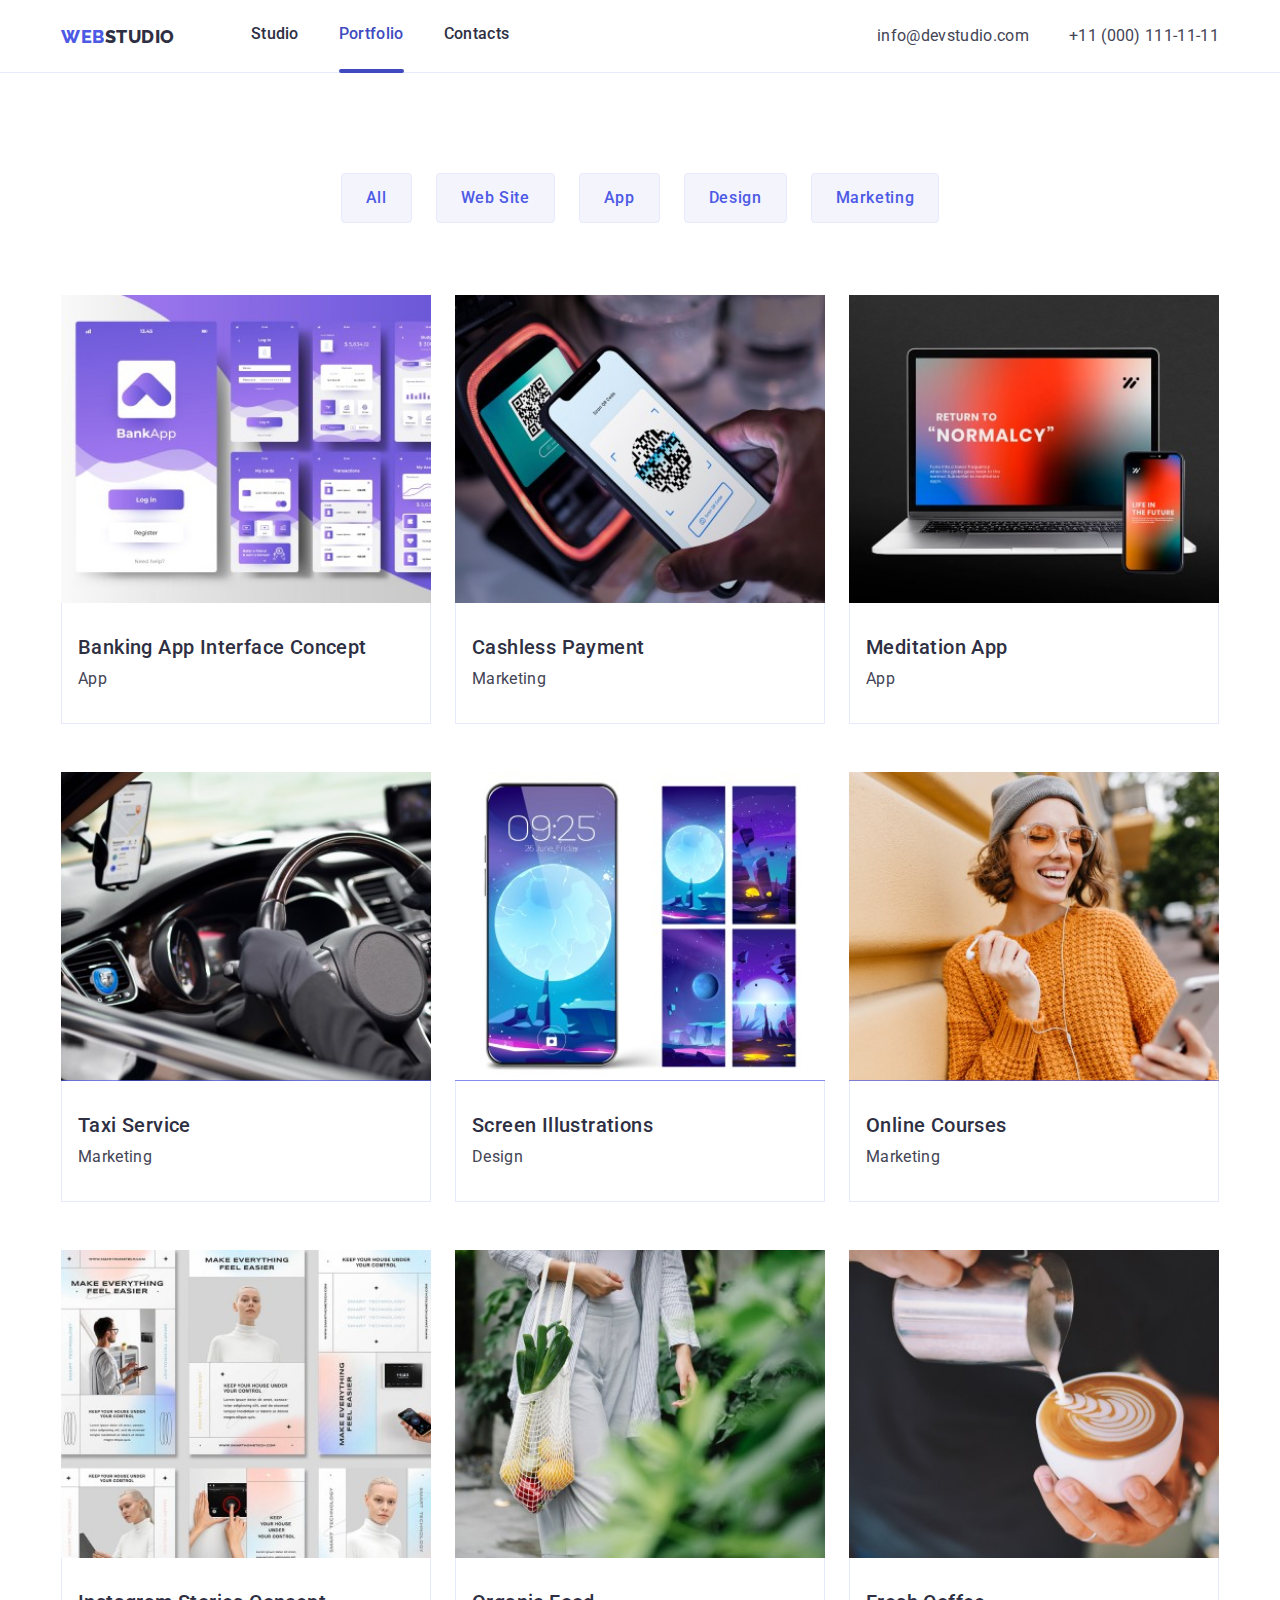
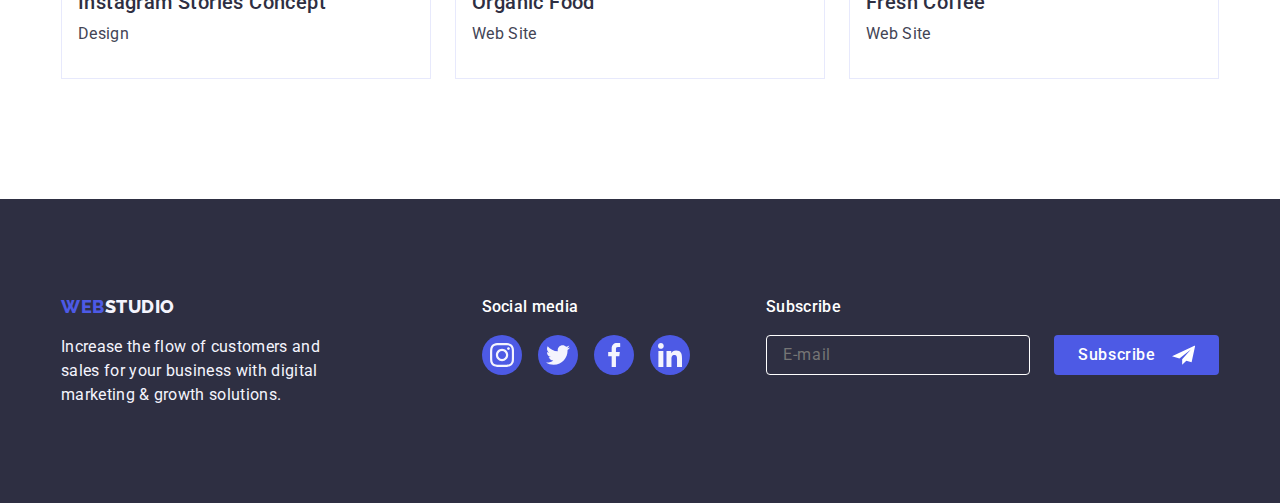
==== commit 4b1639e3: "img retinization" ====
--- a/portfolio.html
+++ b/portfolio.html
@@ -77,6 +77,10 @@
               <a class="project-lnk" href="portfolio.html">
                 <div class="project-div-img">
                   <img
+                    srcset="
+                      images/portfolio/project_card_01.jpg    1x,
+                      images/portfolio/project_card_01@2x.jpg 2x
+                    "
                     src="images/portfolio/project_card_01.jpg"
                     alt="Banking App Interface Concept"
                     width="360"
@@ -99,6 +103,10 @@
                 <div class="project-div-img">
                   <img
                     class="project-img"
+                    srcset="
+                      images/portfolio/project_card_02.jpg    1x,
+                      images/portfolio/project_card_02@2x.jpg 2x
+                    "
                     src="images/portfolio/project_card_02.jpg"
                     alt="Cashless Payment"
                     width="360"
@@ -121,6 +129,10 @@
                 <div class="project-div-img">
                   <img
                     class="project-img"
+                    srcset="
+                      images/portfolio/project_card_03.jpg    1x,
+                      images/portfolio/project_card_03@2x.jpg 2x
+                    "
                     src="images/portfolio/project_card_03.jpg"
                     alt="Meditation App"
                     width="360"
@@ -143,6 +155,10 @@
                 <div class="project-div-img">
                   <img
                     class="project-img"
+                    srcset="
+                      images/portfolio/project_card_04.jpg    1x,
+                      images/portfolio/project_card_04@2x.jpg 2x
+                    "
                     src="images/portfolio/project_card_04.jpg"
                     alt="Taxi Service"
                     width="360"
@@ -165,6 +181,10 @@
                 <div class="project-div-img">
                   <img
                     class="project-img"
+                    srcset="
+                      images/portfolio/project_card_05.jpg    1x,
+                      images/portfolio/project_card_05@2x.jpg 2x
+                    "
                     src="images/portfolio/project_card_05.jpg"
                     alt="Screen Illustrations"
                     width="360"
@@ -187,6 +207,10 @@
                 <div class="project-div-img">
                   <img
                     class="project-img"
+                    srcset="
+                      images/portfolio/project_card_06.jpg    1x,
+                      images/portfolio/project_card_06@2x.jpg 2x
+                    "
                     src="images/portfolio/project_card_06.jpg"
                     alt="Online Courses"
                     width="360"
@@ -209,6 +233,10 @@
                 <div class="project-div-img">
                   <img
                     class="project-img"
+                    srcset="
+                      images/portfolio/project_card_07.jpg    1x,
+                      images/portfolio/project_card_07@2x.jpg 2x
+                    "
                     src="images/portfolio/project_card_07.jpg"
                     alt="Instagram Stories Concept"
                     width="360"
@@ -231,6 +259,10 @@
                 <div class="project-div-img">
                   <img
                     class="project-img"
+                    srcset="
+                      images/portfolio/project_card_08.jpg    1x,
+                      images/portfolio/project_card_08@2x.jpg 2x
+                    "
                     src="images/portfolio/project_card_08.jpg"
                     alt="Organic Food"
                     width="360"
@@ -253,6 +285,10 @@
                 <div class="project-div-img">
                   <img
                     class="project-img"
+                    srcset="
+                      images/portfolio/project_card_09.jpg    1x,
+                      images/portfolio/project_card_09@2x.jpg 2x
+                    "
                     src="images/portfolio/project_card_09.jpg"
                     alt="Fresh Coffee"
                     width="360"
@@ -359,7 +395,7 @@
     <!--#endregion Footer-->
     <!--#region mobile-menu -->
     <div class="menu-container js-menu-container" id="mobile-menu">
-      <button class="menu-toggle js-close-menu">
+      <button class="menu-close js-close-menu">
         <svg class="modal-btn-ico" width="8" height="8">
           <use href="./images/icons.svg#icon-close"></use>
         </svg>
--- a/css/styles.css
+++ b/css/styles.css
@@ -68,6 +68,11 @@
   margin: 0 auto;
   padding: 0 15px;
 }
+@media screen and (min-width: 1128px) {
+  .container {
+    padding: 0;
+  }
+}
 header {
   border-bottom: 1px solid var(--cornflower);
 }
@@ -77,6 +82,7 @@
   align-items: center;
   background-color: var(--white);
 }
+
 nav {
   display: flex;
   align-items: center;
@@ -116,24 +122,26 @@
     display: none;
   }
 }
-@media screen and (min-width: 1440px) {
+@media screen and (min-width: 1128px) {
   .address-list {
     flex-direction: row;
     font-size: unset;
   }
 }
 .menu-toggle {
+  padding: 6px;
+  border-radius: 4px;
   border: none;
   background-color: transparent;
   display: flex;
   justify-content: center;
   align-items: center;
+  stroke: var(--navy-blue);
   transition-timing-function: var(--transition);
-  transition-property: all;
+  transition-property: stroke;
 }
 .menu-toggle:hover,
 .menu-toggle:focus {
-  color: var(--ocean);
   stroke: var(--ocean);
 }
 @media screen and (min-width: 767px) {
@@ -216,15 +224,40 @@
       rgba(46, 47, 66, 0.7),
       rgba(46, 47, 66, 0.7)
     ),
-    url(../images/hero-bg.jpg);
+    url(../images/hero_bg_768.jpg);
   background-repeat: no-repeat;
   background-position: 50% 50%;
   background-size: cover;
   max-width: 1440px;
 }
-@media screen and (min-width: 1440px) {
+@media (min-resolution: 192dpi) {
+  .hero {
+    background-image: linear-gradient(
+        rgba(46, 47, 66, 0.7),
+        rgba(46, 47, 66, 0.7)
+      ),
+      url(../images/hero_bg_768@2x.jpg);
+  }
+}
+
+@media screen and (min-width: 1128px) {
   .hero {
     padding: 188px 0;
+    background-image: linear-gradient(
+        rgba(46, 47, 66, 0.7),
+        rgba(46, 47, 66, 0.7)
+      ),
+      url(../images/hero_bg.jpg);
+  }
+}
+@media screen and (min-width: 1128px) and (min-resolution: 192dpi) {
+  .hero {
+    padding: 188px 0;
+    background-image: linear-gradient(
+        rgba(46, 47, 66, 0.7),
+        rgba(46, 47, 66, 0.7)
+      ),
+      url(../images/hero_bg@2x.jpg);
   }
 }
 .hero h1 {
@@ -282,7 +315,7 @@
     --items: 2;
   }
 }
-@media screen and (min-width: 1440px) {
+@media screen and (min-width: 1128px) {
   .section-advantages {
     --items: 4;
     --pad-h: 140px;
@@ -326,7 +359,7 @@
     text-align: start;
   }
 }
-@media screen and (min-width: 1440px) {
+@media screen and (min-width: 1128px) {
   .advantages-header {
     margin: 8px 0;
     font-weight: 500;
@@ -340,7 +373,7 @@
   border-radius: 4px;
   text-align: center;
 }
-@media screen and (max-width: 1439px) {
+@media screen and (max-width: 1127px) {
   .advantages-img {
     display: none;
   }
@@ -356,7 +389,7 @@
 .what-we-doing {
   padding-bottom: 120px;
 }
-@media screen and (max-width: 1439px) {
+@media screen and (max-width: 1127px) {
   .what-we-doing {
     display: none;
   }
@@ -378,7 +411,7 @@
   text-align: center;
   min-width: fit-content;
 }
-@media screen and (min-width: 1440px) {
+@media screen and (min-width: 1128px) {
   .our-team {
     padding: 120px 0;
   }
@@ -421,7 +454,7 @@
     --row-items: 2;
   }
 }
-@media screen and (min-width: 1440px) {
+@media screen and (min-width: 1128px) {
   .team-list {
     --row-items: 4;
   }
@@ -471,7 +504,7 @@
     --row-items: 3;
   }
 }
-@media screen and (min-width: 1440px) {
+@media screen and (min-width: 1128px) {
   .section-customers {
     --row-items: 6;
     padding: 120px 0;
@@ -488,7 +521,7 @@
   column-gap: 16px;
   row-gap: 72px;
 }
-@media screen and (min-width: 768px) and (max-width: 1439px) {
+@media screen and (min-width: 768px) and (max-width: 1127px) {
   .customer-list {
     width: 552px;
   }
@@ -540,7 +573,7 @@
     width: calc(552px + 15px * 2);
   }
 }
-@media screen and (min-width: 1440px) {
+@media screen and (min-width: 1128px) {
   .footer .container {
     justify-content: space-between;
     width: 100%;
@@ -573,7 +606,7 @@
     text-align: start;
   }
 }
-@media screen and (min-width: 1440px) {
+@media screen and (min-width: 1128px) {
   .ftr-social {
     margin-left: 41px;
     margin-left: 80px;
@@ -702,7 +735,7 @@
     padding: 64px 0 96px;
   }
 }
-@media screen and (min-width: 1440px) {
+@media screen and (min-width: 1128px) {
   .section-portfolio {
     --projects-items: 3;
     padding: 100px 0 120px;
@@ -1032,12 +1065,10 @@
   transform: translateX(0);
 }
 
-.menu-container .menu-toggle {
+.menu-container .menu-close {
   position: absolute;
   top: 24px;
   right: 24px;
-  /* color: #fff; */
-  position: absolute;
   display: flex;
   justify-content: center;
   align-items: center;
@@ -1051,8 +1082,8 @@
   transition: var(--transition);
   transition-property: background-color, border, fill;
 }
-.menu-container .menu-toggle:hover,
-.menu-container .menu-toggle:focus {
+.menu-container .menu-close:hover,
+.menu-container .menu-close:focus {
   background-color: var(--ocean);
   border: transparent;
   fill: var(--white);
@@ -1105,4 +1136,23 @@
 .mob-menu-social-list li {
   flex-shrink: 0;
 }
+.mob-menu-social-item {
+  display: flex;
+  justify-content: center;
+  align-items: center;
+  width: 40px;
+  height: 40px;
+  border-radius: 50%;
+  background-color: var(--iris);
+  transition: background-color var(--transition);
+}
+.mob-menu-social-item:has(> .mob-menu-social-lnk:hover),
+.mob-menu-social-item:has(> .mob-menu-social-lnk:focus) {
+  background-color: var(--ocean);
+}
+.mob-menu-social-lnk {
+  fill: var(--cloud);
+  width: 24px;
+  height: 24px;
+}
 /*#endregion mobile-menu */
